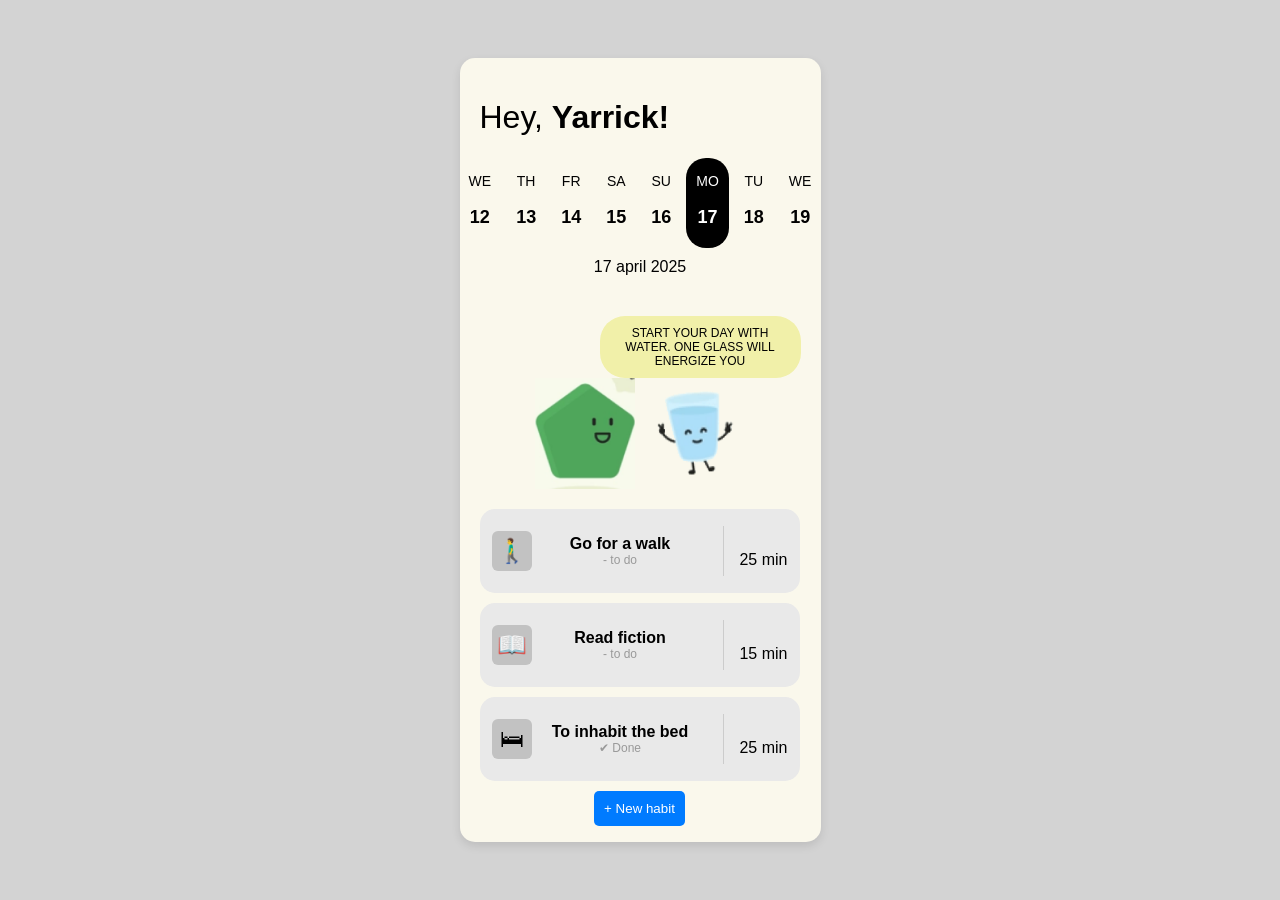
==== workSpace/habitTracker/index.html @ d4fe0d5a "change:date" ====
<!DOCTYPE html>
<html lang="nl">
  <head>
    <meta charset="UTF-8" />
    <meta name="viewport" content="width=device-width, initial-scale=1.0" />
    <title>Daily Tracker</title>
    <link rel="stylesheet" href="stylesheet.css" />
  </head>
  <body>
    <div class="container">
      <h1>Hey, <strong>Yarrick!</strong></h1>

      <div class="calendar-container">
        <div class="day">WE<br /><span>12</span></div>
        <div class="day">TH<br /><span>13</span></div>
        <div class="day">FR<br /><span>14</span></div>
        <div class="day">SA<br /><span>15</span></div>
        <div class="day">SU<br /><span>16</span></div>
        <div class="day selected">MO<br /><span>17</span></div>
        <div class="day">TU<br /><span>18</span></div>
        <div class="day">WE<br /><span>19</span></div>
      </div>
      <div class="date">17 april 2025</div>

      <div id="textbubble">
        START YOUR DAY WITH WATER. ONE GLASS WILL ENERGIZE YOU
      </div>

      <div class="picture-container">
        
        <img src="img/dd copy.png" />
        <img src="img/Pictue 1.png" />
      </div>

      <div class="habit-container">
        <div class="habit">
          <div class="habit-icon">🚶‍♂️</div>
          <div class="habit-info">
            <p class="habit-title">Go for a walk</p>
            <p class="habit-subtext">- to do</p>
          </div>
          <div class="habit-divider"></div>
          <div class="habit-time">
            <div class="habit-time-icon"> <img src="img/clock.png" alt=""></div>
            <p>25 min</p>
          </div>
        </div>
        <div class="habit">
          <div class="habit-icon">📖</div>
          <div class="habit-info">
            <p class="habit-title">Read fiction</p>
            <p class="habit-subtext">- to do</p>
          </div>
          <div class="habit-divider"></div>
          <div class="habit-time">
            <div class="habit-time-icon"> <img src="img/clock.png" alt=""></div>
            <p>15 min</p>
          </div>
        </div>
        <div class="habit-completed">
          <div class="habit-icon">🛏</div>
          <div class="habit-info">
            <p class="habit-title">To inhabit the bed</p>
            <p class="habit-subtext">✔ Done</p>
          </div>
          <div class="habit-divider"></div>
          <div class="habit-time">
            <div class="habit-time-icon"> <img src="img/clock.png" alt=""></div>
            <p>25 min</p>
          </div>
      </div>
      <div id="button-container">
        <button class="add-habit">+ New habit</button>
      </div>
    </div>
  </body>
</html>
---- workSpace/habitTracker/stylesheet.css ----
body {
  font-family: Arial, sans-serif;
  background: lightgray;
  display: flex;
  justify-content: center;
  align-items: center;
  height: 100vh;
  margin: 0;
  text-align: center;
}
h1 {
  text-align: left;
  font-weight: 100;
}
.container {
  background: #faf8ec;
  padding: 20px;
  box-shadow: 0 4px 10px rgba(0, 0, 0, 0.1);
  border-radius: 15px;
  width: 321px;
  height: 744px;
}
input {
  width: 70%;
  padding: 10px;
  border: 1px solid #ddd;
  border-radius: 5px;
  margin-bottom: 10px;
}

button {
  padding: 10px;
  background: #007bff;
  color: white;
  border: none;
  border-radius: 5px;
  cursor: pointer;
}
button:hover {
  background: #0c4922;
}
ul {
  list-style: none;
  padding: 0;
}
li {
  display: flex;
  align-items: center;
  justify-content: space-between;
  background: #f4f4f4;
  padding: 10px;
  margin: 5px 0;
  border-radius: 5px;
}
.delete-btn {
  background: pink;
  color: white;
  border: none;
  padding: 5px 10px;
  border-radius: 5px;
  cursor: pointer;
}
.calendar-container {
  display: flex;
  align-items: center;
  justify-content: center;
  gap: 5px;
  margin-bottom: 10px;
}
.calendar {
  display: flex;
  gap: 5px;
  overflow-x: auto;
  white-space: nowrap;
  padding: 5px;
  border-radius: 10px;
}
.day {
  background: #eeeeee00;
  padding: 15px 10px;
  border-radius: 20px;
  text-align: center;
  font-size: 14px;
  height: 60px;
  cursor: pointer;
}
.day.selected {
  background: black;
  color: white;
}
.day span {
  display: block;
  margin-top: 18px;
  font-size: 18px;
  font-weight: bold;
}
#textbubble {
  margin: 40px 0px 0px 120px;
  padding: 10px;
  font-size: 12px;
  border-radius: 25px;
  background-color: #f1f0a9;
}
.picture-container {
  display: flex;
  justify-content: center;
  gap: 10px;
}
.picture-container img {
  width: 100px;
  height: auto;
}
.habit-container {
  width: 320px;

  margin-top: 20px;
}

.habit {
  display: flex;
  height: 60px;
  align-items: center;
  background: rgb(233, 233, 233);
  border-radius: 15px;
  padding: 12px;
  margin-bottom: 10px;
}
.habit-divider {
  width: 1px;
  background: #ccc;
  height: 50px;
  margin: 0 15px;
}
.habit-completed {
  height: 60px;
  display: flex;
  align-items: center;
  background: rgb(233, 233, 233);
  border-radius: 15px;
  padding: 12px;
  margin-bottom: 10px;
}

.habit-icon {
  display: flex;
  align-items: center;
  justify-content: center;
  background-color: #c2c2c2;
  width: 40px;
  height: 40px;
  border-radius: 6px;
  font-size: 24px;
}
.habit-time img {
  height: 30px;
  margin-bottom: -15px;
  margin-top: 10px;
}

.habit-info {
  flex-grow: 1;
}

.habit-title {
  font-weight: bold;
  margin: 0;
}

.habit-subtext {
  font-size: 12px;
  color: #999;
  margin: 0;
}
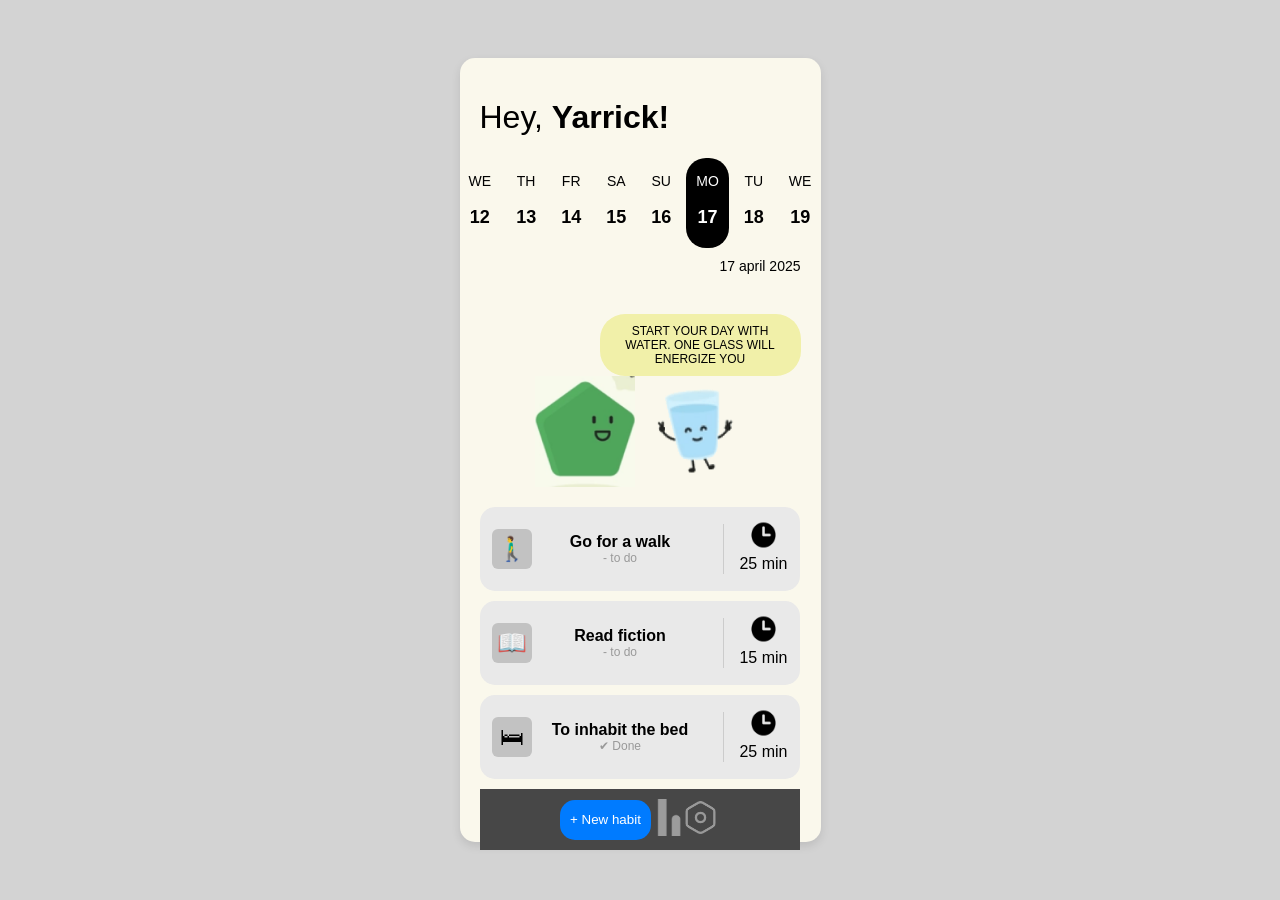
==== commit 5d4562bc: "added: new habit container + update imgs" ====
--- a/workSpace/habitTracker/index.html
+++ b/workSpace/habitTracker/index.html
@@ -41,7 +41,7 @@
           </div>
           <div class="habit-divider"></div>
           <div class="habit-time">
-            <div class="habit-time-icon"> <img src="img/clock.png" alt=""></div>
+            <div class="habit-time-icon"> <img src="img/clock-1.png" alt=""></div>
             <p>25 min</p>
           </div>
         </div>
@@ -53,7 +53,7 @@
           </div>
           <div class="habit-divider"></div>
           <div class="habit-time">
-            <div class="habit-time-icon"> <img src="img/clock.png" alt=""></div>
+            <div class="habit-time-icon"> <img src="img/clock-1.png" alt=""></div>
             <p>15 min</p>
           </div>
         </div>
@@ -65,12 +65,14 @@
           </div>
           <div class="habit-divider"></div>
           <div class="habit-time">
-            <div class="habit-time-icon"> <img src="img/clock.png" alt=""></div>
+            <div class="habit-time-icon"> <img src="img/clock-1.png" alt=""></div>
             <p>25 min</p>
           </div>
       </div>
-      <div id="button-container">
+      <div class="button-container">
         <button class="add-habit">+ New habit</button>
+        <div><img src="img/Pict9.png" alt=""></div>
+      <div><img src="img/Pict8.png" alt=""></div>
       </div>
     </div>
   </body>
--- a/workSpace/habitTracker/stylesheet.css
+++ b/workSpace/habitTracker/stylesheet.css
@@ -51,6 +51,10 @@
   padding: 10px;
   margin: 5px 0;
   border-radius: 5px;
+}
+.date {
+  font-size: 14px;
+  text-align: end;
 }
 .delete-btn {
   background: pink;
@@ -171,4 +175,18 @@
   color: #999;
   margin: 0;
 }
-
+.button-container {
+  display: flex;
+  flex-direction: row;
+  align-items: center;
+  justify-content: center;
+  background-color: rgb(71, 71, 71);
+  padding: 10px;
+}
+.button-container img {
+  height: 37px;
+}
+.add-habit {
+  height: 40px;
+  border-radius: 15px;
+}
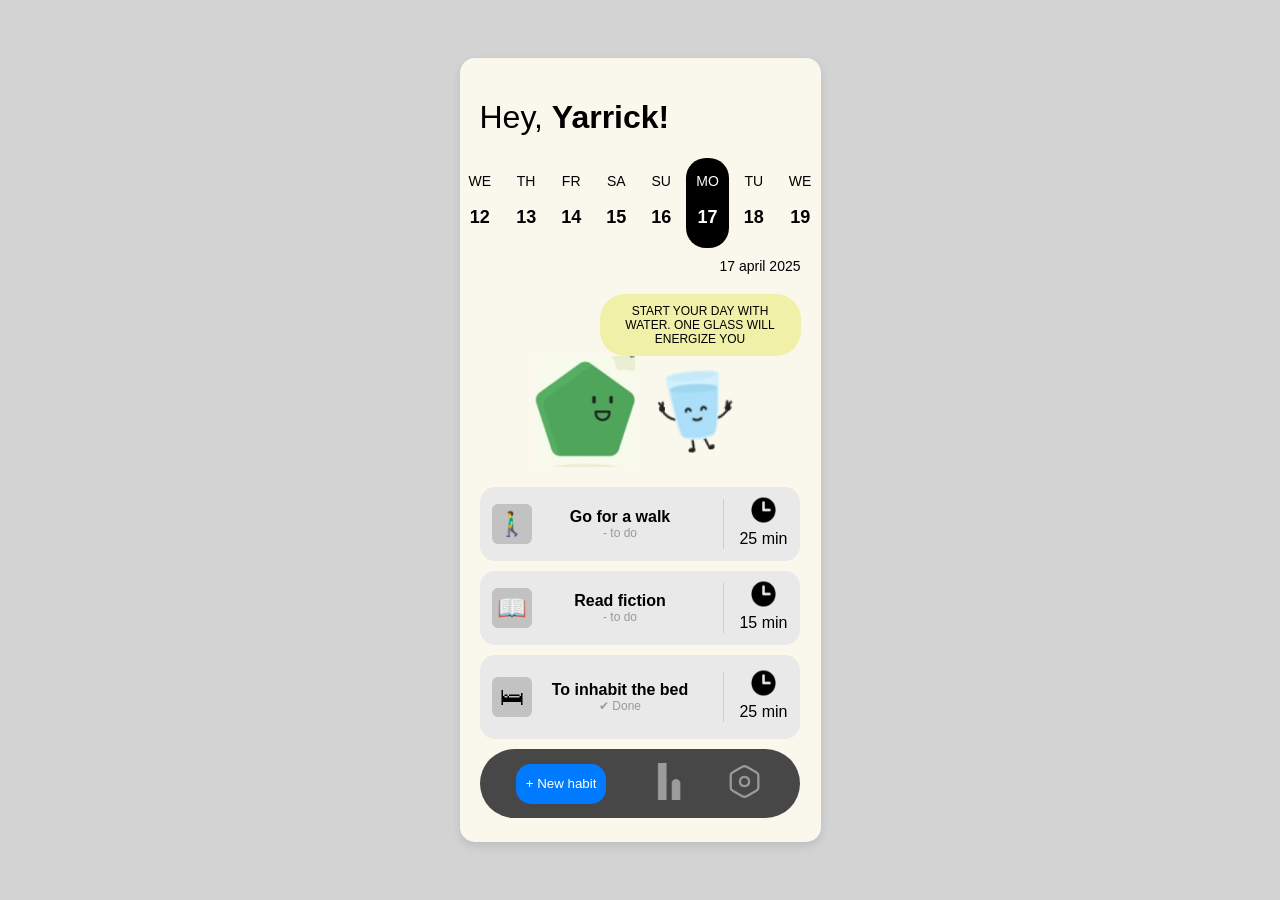
==== commit f8042919: "added:library" ====
--- a/workSpace/habitTracker/index.html
+++ b/workSpace/habitTracker/index.html
@@ -70,11 +70,14 @@
           </div>
       </div>
       <div class="button-container">
-        <button class="add-habit">+ New habit</button>
+        <button class="add-habit" onclick="addHabit()">+ New habit</button>
         <div><img src="img/Pict9.png" alt=""></div>
       <div><img src="img/Pict8.png" alt=""></div>
       </div>
+      
     </div>
+    <script src="script.js"></script>
+
   </body>
 </html>
 
--- a/workSpace/habitTracker/stylesheet.css
+++ b/workSpace/habitTracker/stylesheet.css
@@ -99,7 +99,7 @@
   font-weight: bold;
 }
 #textbubble {
-  margin: 40px 0px 0px 120px;
+  margin: 20px 0px 0px 120px;
   padding: 10px;
   font-size: 12px;
   border-radius: 25px;
@@ -116,13 +116,12 @@
 }
 .habit-container {
   width: 320px;
-
   margin-top: 20px;
 }
 
 .habit {
   display: flex;
-  height: 60px;
+  height: 50px;
   align-items: center;
   background: rgb(233, 233, 233);
   border-radius: 15px;
@@ -179,9 +178,10 @@
   display: flex;
   flex-direction: row;
   align-items: center;
-  justify-content: center;
   background-color: rgb(71, 71, 71);
-  padding: 10px;
+  padding: 14px;
+  border-radius: 35px;
+  justify-content: space-around;
 }
 .button-container img {
   height: 37px;
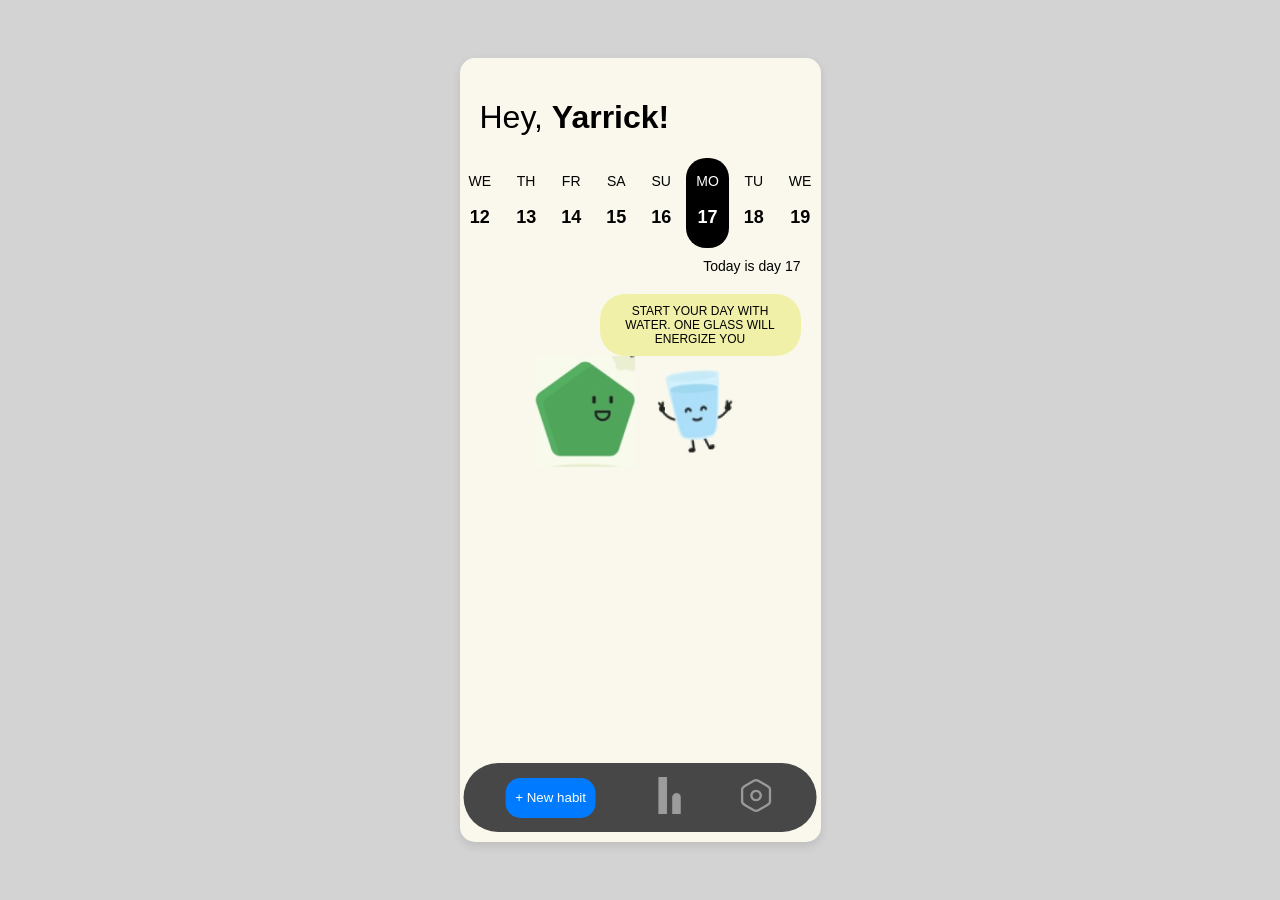
==== commit 44bbc67a: "added: javascript libr" ====
--- a/workSpace/habitTracker/index.html
+++ b/workSpace/habitTracker/index.html
@@ -11,73 +11,56 @@
       <h1>Hey, <strong>Yarrick!</strong></h1>
 
       <div class="calendar-container">
-        <div class="day">WE<br /><span>12</span></div>
-        <div class="day">TH<br /><span>13</span></div>
-        <div class="day">FR<br /><span>14</span></div>
-        <div class="day">SA<br /><span>15</span></div>
-        <div class="day">SU<br /><span>16</span></div>
-        <div class="day selected">MO<br /><span>17</span></div>
-        <div class="day">TU<br /><span>18</span></div>
-        <div class="day">WE<br /><span>19</span></div>
+        <div class="day" onclick="showDayData(12)">WE<br /><span>12</span></div>
+        <div class="day" onclick="showDayData(13)">TH<br /><span>13</span></div>
+        <div class="day" onclick="showDayData(14)">FR<br /><span>14</span></div>
+        <div class="day" onclick="showDayData(15)">SA<br /><span>15</span></div>
+        <div class="day" onclick="showDayData(16)">SU<br /><span>16</span></div>
+        <div class="day selected" onclick="showDayData(17)">
+          MO<br /><span>17</span>
+        </div>
+        <div class="day" onclick="showDayData(18)">TU<br /><span>18</span></div>
+        <div class="day" onclick="showDayData(19)">WE<br /><span>19</span></div>
       </div>
-      <div class="date">17 april 2025</div>
+      <div class="date" id="date"></div>
 
       <div id="textbubble">
         START YOUR DAY WITH WATER. ONE GLASS WILL ENERGIZE YOU
       </div>
 
       <div class="picture-container">
-        
         <img src="img/dd copy.png" />
         <img src="img/Pictue 1.png" />
       </div>
 
-      <div class="habit-container">
-        <div class="habit">
-          <div class="habit-icon">🚶‍♂️</div>
-          <div class="habit-info">
-            <p class="habit-title">Go for a walk</p>
-            <p class="habit-subtext">- to do</p>
-          </div>
-          <div class="habit-divider"></div>
-          <div class="habit-time">
-            <div class="habit-time-icon"> <img src="img/clock-1.png" alt=""></div>
-            <p>25 min</p>
-          </div>
-        </div>
-        <div class="habit">
-          <div class="habit-icon">📖</div>
-          <div class="habit-info">
-            <p class="habit-title">Read fiction</p>
-            <p class="habit-subtext">- to do</p>
-          </div>
-          <div class="habit-divider"></div>
-          <div class="habit-time">
-            <div class="habit-time-icon"> <img src="img/clock-1.png" alt=""></div>
-            <p>15 min</p>
-          </div>
-        </div>
-        <div class="habit-completed">
-          <div class="habit-icon">🛏</div>
-          <div class="habit-info">
-            <p class="habit-title">To inhabit the bed</p>
-            <p class="habit-subtext">✔ Done</p>
-          </div>
-          <div class="habit-divider"></div>
-          <div class="habit-time">
-            <div class="habit-time-icon"> <img src="img/clock-1.png" alt=""></div>
-            <p>25 min</p>
-          </div>
+      <div class="habit-container" id="habit-container">
+        <!-- habits will be displayed here -->
       </div>
+
       <div class="button-container">
         <button class="add-habit" onclick="addHabit()">+ New habit</button>
-        <div><img src="img/Pict9.png" alt=""></div>
-      <div><img src="img/Pict8.png" alt=""></div>
+        <div><img src="img/Pict9.png" alt="" /></div>
+        <div><img src="img/Pict8.png" alt="" /></div>
       </div>
-      
+      <div class="overlay" id="overlay">
+        <div class="overlay-content">
+          <h2>Add New Habit</h2>
+          <input type="text" id="habit-name" placeholder="Habit name" />
+          <input
+            type="number"
+            id="habit-time"
+            placeholder="Habit time (minutes)"
+          />
+          <select id="habit-activity">
+            <option value="walking">Walking</option>
+            <option value="reading">Reading</option>
+            <option value="sleeping">Sleeping</option>
+          </select>
+          <button class="save-habit" onclick="saveHabit()">Save</button>
+          <button class="cancel-habit" onclick="cancelHabit()">Cancel</button>
+        </div>
+      </div>
     </div>
     <script src="script.js"></script>
-
   </body>
 </html>
-
--- a/workSpace/habitTracker/stylesheet.css
+++ b/workSpace/habitTracker/stylesheet.css
@@ -12,7 +12,10 @@
   text-align: left;
   font-weight: 100;
 }
+
 .container {
+  position: relative;
+  overflow: hidden;
   background: #faf8ec;
   padding: 20px;
   box-shadow: 0 4px 10px rgba(0, 0, 0, 0.1);
@@ -117,6 +120,24 @@
 .habit-container {
   width: 320px;
   margin-top: 20px;
+
+  max-height: 500px;
+  overflow-y: auto;
+  padding-bottom: 70px;
+}
+
+.button-container {
+  position: absolute;
+  bottom: 10px;
+  left: 50%;
+  transform: translateX(-50%);
+  width: 90%;
+  background-color: rgb(71, 71, 71);
+  padding: 14px;
+  border-radius: 35px;
+  display: flex;
+  justify-content: space-around;
+  align-items: center;
 }
 
 .habit {
@@ -190,3 +211,63 @@
   height: 40px;
   border-radius: 15px;
 }
+/* ... existing styles ... */
+
+.overlay {
+  position: absolute;
+  top: 0;
+  left: 0;
+  width: 100%;
+  height: 100%;
+  background-color: rgba(0, 0, 0, 0.5);
+  display: none;
+}
+
+.overlay-content {
+  position: absolute;
+  top: 50%;
+  left: 50%;
+  transform: translate(-50%, -50%);
+  background-color: #fff;
+  padding: 20px;
+  border-radius: 10px;
+  box-shadow: 0 0 10px rgba(0, 0, 0, 0.2);
+  width: 90%;
+  max-width: 280px;
+}
+
+.save-habit,
+.cancel-habit {
+  padding: 10px;
+  background-color: #007bff;
+  color: #fff;
+  border: none;
+  border-radius: 5px;
+  cursor: pointer;
+}
+
+.save-habit:hover,
+.cancel-habit:hover {
+  background-color: #0c4922;
+}
+
+.container {
+  position: relative;
+}
+
+.habit-container {
+  width: 320px;
+  margin-top: 20px;
+  display: flex;
+  flex-direction: column;
+}
+
+.habit {
+  display: flex;
+  height: 50px;
+  align-items: center;
+  background: rgb(233, 233, 233);
+  border-radius: 15px;
+  padding: 12px;
+  margin-bottom: 10px;
+}
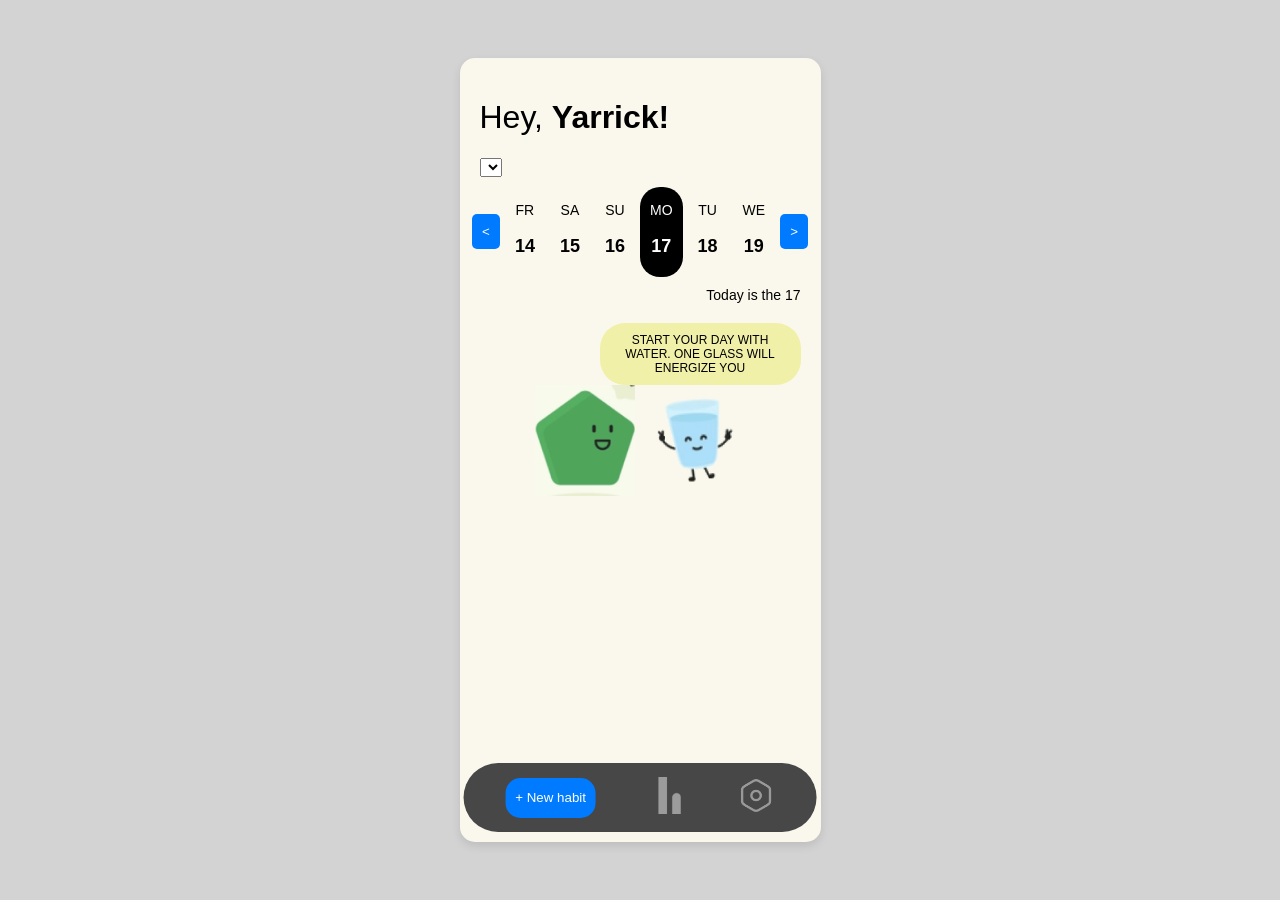
==== commit c8cc1874: "added: month picker and arrows" ====
--- a/workSpace/habitTracker/index.html
+++ b/workSpace/habitTracker/index.html
@@ -9,10 +9,12 @@
   <body>
     <div class="container">
       <h1>Hey, <strong>Yarrick!</strong></h1>
+      <div class="month-picker">
+        <select id="monthSelect" onchange="setMonth()"></select>
+      </div>
+      <div class="calendar-container">
+        <button id="prevDay"><</button>
 
-      <div class="calendar-container">
-        <div class="day" onclick="showDayData(12)">WE<br /><span>12</span></div>
-        <div class="day" onclick="showDayData(13)">TH<br /><span>13</span></div>
         <div class="day" onclick="showDayData(14)">FR<br /><span>14</span></div>
         <div class="day" onclick="showDayData(15)">SA<br /><span>15</span></div>
         <div class="day" onclick="showDayData(16)">SU<br /><span>16</span></div>
@@ -21,6 +23,7 @@
         </div>
         <div class="day" onclick="showDayData(18)">TU<br /><span>18</span></div>
         <div class="day" onclick="showDayData(19)">WE<br /><span>19</span></div>
+        <button id="nextDay">></button>
       </div>
       <div class="date" id="date"></div>
 
--- a/workSpace/habitTracker/stylesheet.css
+++ b/workSpace/habitTracker/stylesheet.css
@@ -22,6 +22,10 @@
   border-radius: 15px;
   width: 321px;
   height: 744px;
+}
+.month-picker {
+  margin-bottom: 10px;
+  text-align: left;
 }
 input {
   width: 70%;
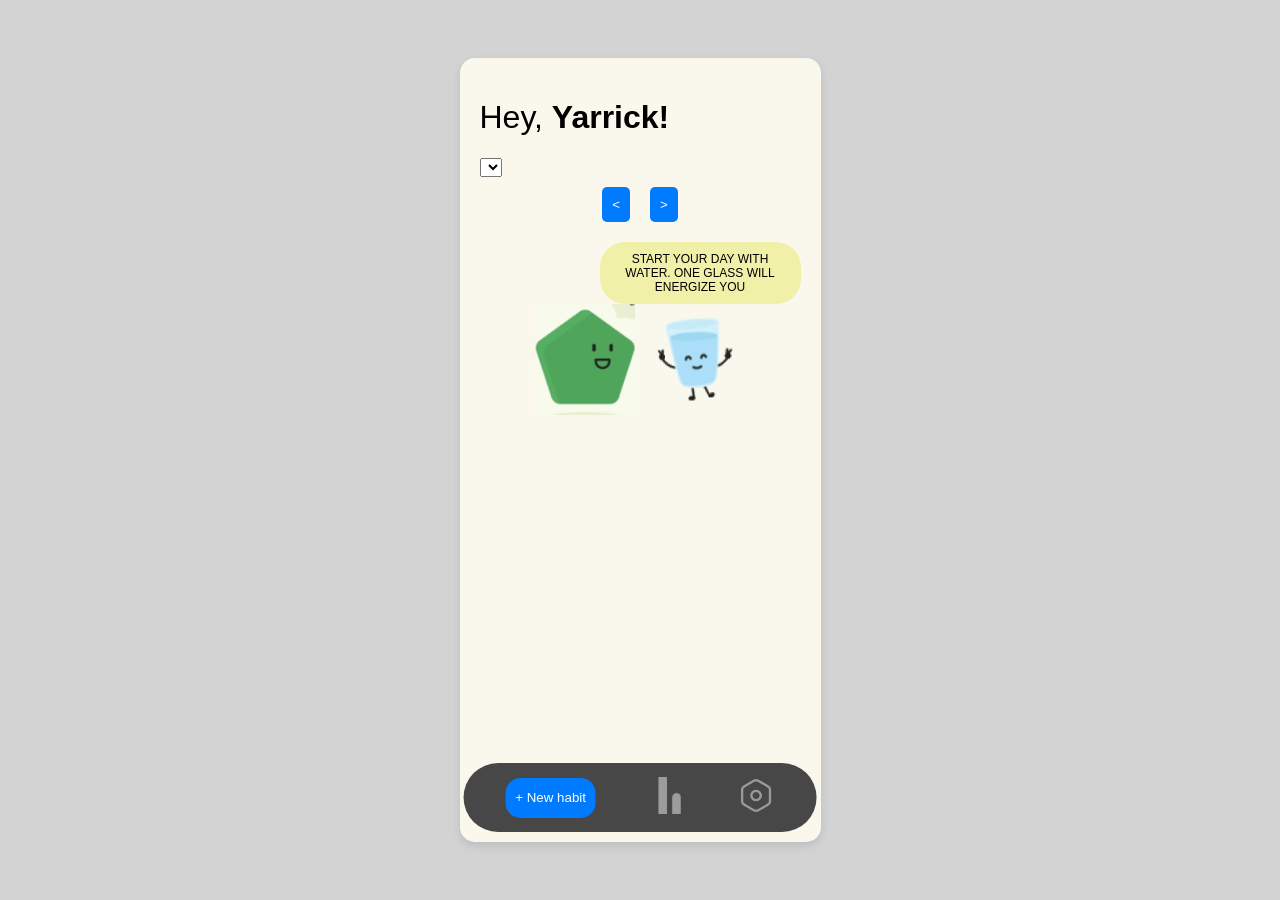
==== commit cf2fab72: "added: calendar" ====
--- a/workSpace/habitTracker/index.html
+++ b/workSpace/habitTracker/index.html
@@ -10,19 +10,11 @@
     <div class="container">
       <h1>Hey, <strong>Yarrick!</strong></h1>
       <div class="month-picker">
-        <select id="monthSelect" onchange="setMonth()"></select>
+        <select id="monthSelect"></select>
       </div>
       <div class="calendar-container">
         <button id="prevDay"><</button>
-
-        <div class="day" onclick="showDayData(14)">FR<br /><span>14</span></div>
-        <div class="day" onclick="showDayData(15)">SA<br /><span>15</span></div>
-        <div class="day" onclick="showDayData(16)">SU<br /><span>16</span></div>
-        <div class="day selected" onclick="showDayData(17)">
-          MO<br /><span>17</span>
-        </div>
-        <div class="day" onclick="showDayData(18)">TU<br /><span>18</span></div>
-        <div class="day" onclick="showDayData(19)">WE<br /><span>19</span></div>
+        <div id="calendar" class="calendar"></div>
         <button id="nextDay">></button>
       </div>
       <div class="date" id="date"></div>
@@ -36,9 +28,7 @@
         <img src="img/Pictue 1.png" />
       </div>
 
-      <div class="habit-container" id="habit-container">
-        <!-- habits will be displayed here -->
-      </div>
+      <div class="habit-container" id="habit-container"></div>
 
       <div class="button-container">
         <button class="add-habit" onclick="addHabit()">+ New habit</button>
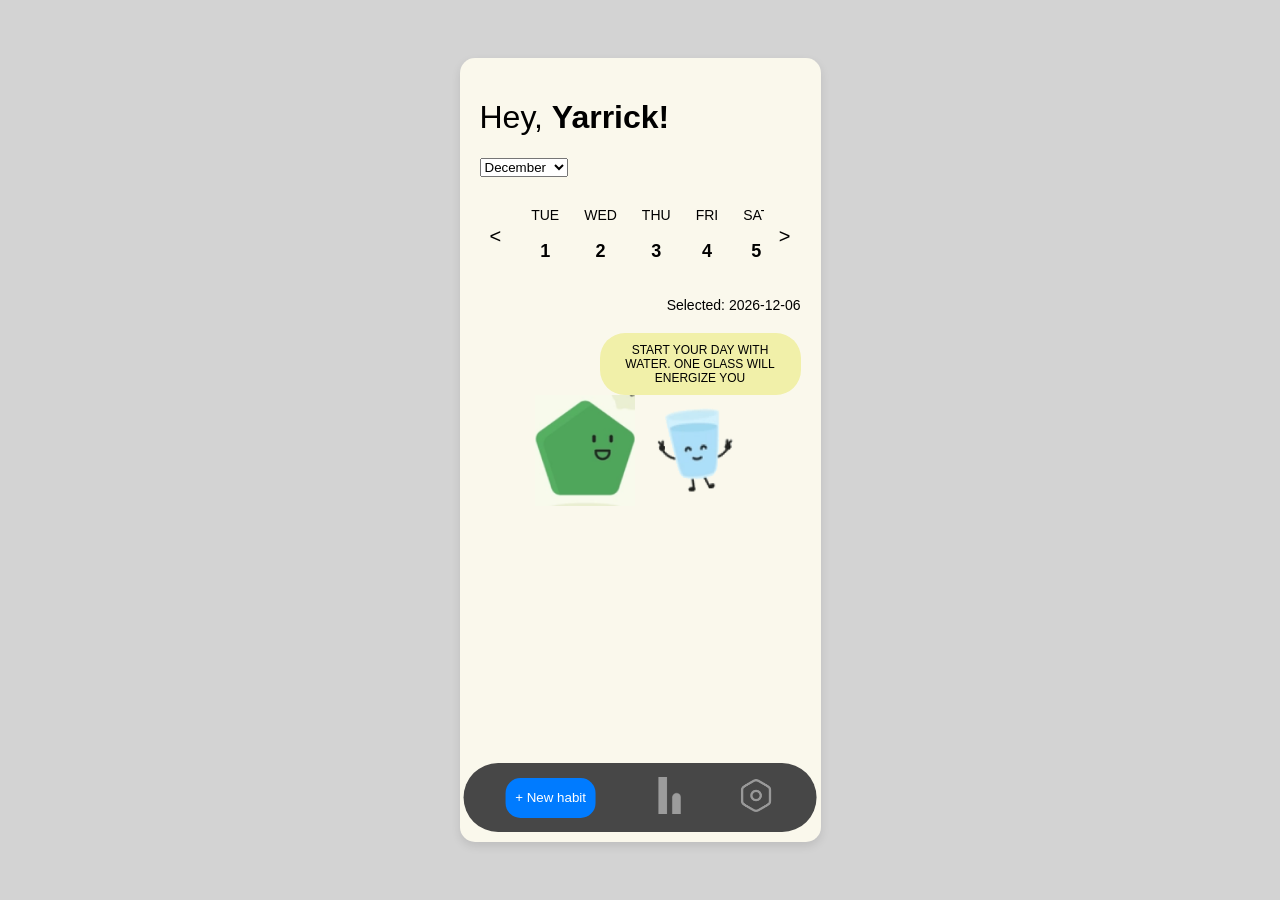
==== commit 3da97a3e: "added: styling prevday nextday" ====
--- a/workSpace/habitTracker/index.html
+++ b/workSpace/habitTracker/index.html
@@ -12,6 +12,7 @@
       <div class="month-picker">
         <select id="monthSelect"></select>
       </div>
+
       <div class="calendar-container">
         <button id="prevDay"><</button>
         <div id="calendar" class="calendar"></div>
--- a/workSpace/habitTracker/stylesheet.css
+++ b/workSpace/habitTracker/stylesheet.css
@@ -11,6 +11,14 @@
 h1 {
   text-align: left;
   font-weight: 100;
+}
+#prevDay,
+#nextDay {
+  background: transparent;
+  color: black;
+  font-size: 20px;
+  border: none;
+  cursor: pointer;
 }
 
 .container {
@@ -85,6 +93,7 @@
   white-space: nowrap;
   padding: 5px;
   border-radius: 10px;
+  width: 260px;
 }
 .day {
   background: #eeeeee00;
@@ -275,3 +284,20 @@
   padding: 12px;
   margin-bottom: 10px;
 }
+
+.calendar {
+  display: flex;
+  gap: 5px;
+  overflow-x: auto;
+  white-space: nowrap;
+  padding: 5px;
+  border-radius: 10px;
+  width: 260px;
+
+  scrollbar-width: none;
+  -ms-overflow-style: none;
+  user-select: none;
+}
+.calendar::-webkit-scrollbar {
+  display: none;
+}
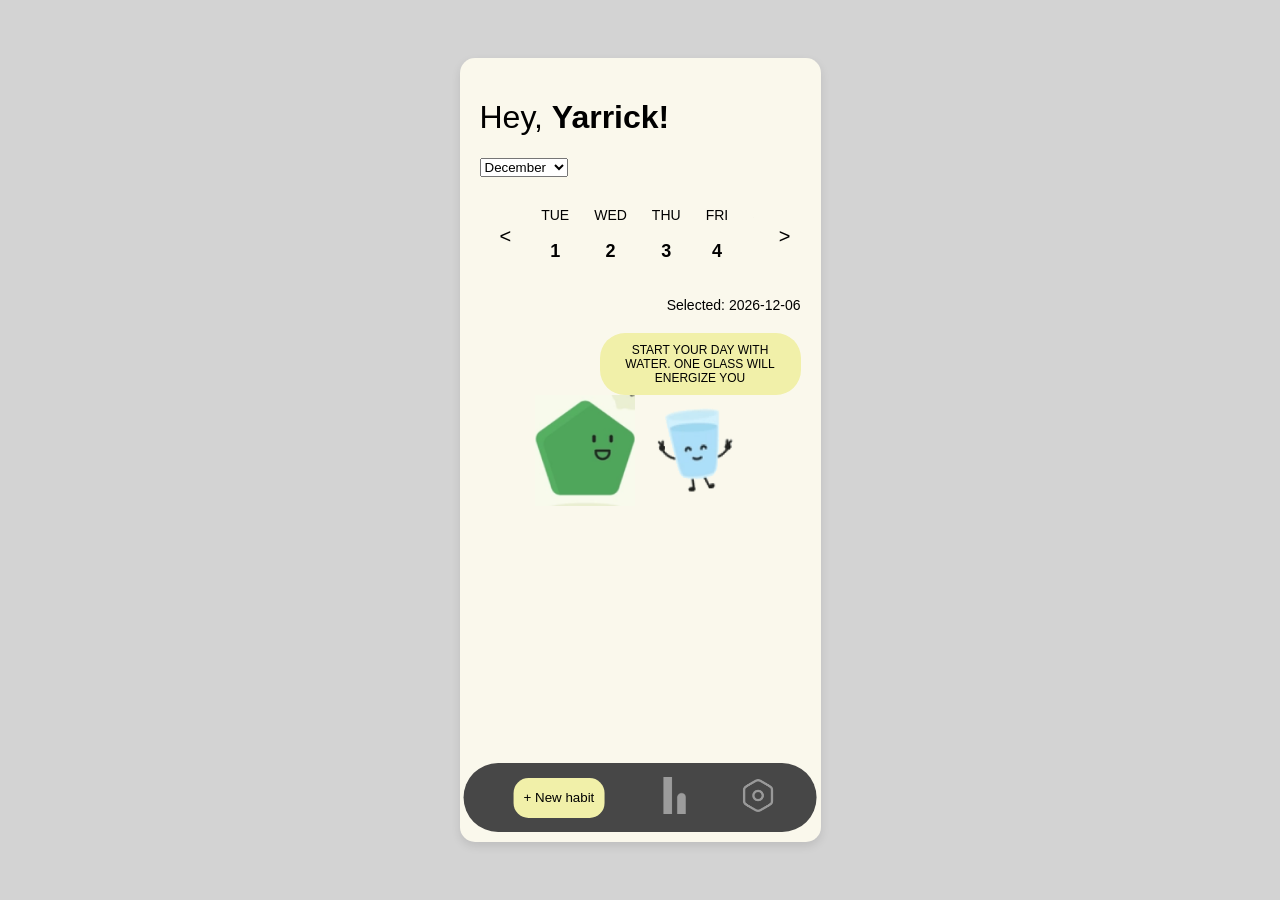
==== commit 3a244433: "fix: deleteHabit + activity case" ====
--- a/workSpace/habitTracker/index.html
+++ b/workSpace/habitTracker/index.html
@@ -49,6 +49,7 @@
             <option value="walking">Walking</option>
             <option value="reading">Reading</option>
             <option value="sleeping">Sleeping</option>
+            <option value="other">other</option>
           </select>
           <button class="save-habit" onclick="saveHabit()">Save</button>
           <button class="cancel-habit" onclick="cancelHabit()">Cancel</button>
--- a/workSpace/habitTracker/stylesheet.css
+++ b/workSpace/habitTracker/stylesheet.css
@@ -45,14 +45,15 @@
 
 button {
   padding: 10px;
-  background: #007bff;
-  color: white;
+  background: #f1f0a9;
+  color: black;
   border: none;
-  border-radius: 5px;
-  cursor: pointer;
+  border-radius: 15px;
+  cursor: pointer;
+  margin-left: 10px;
 }
 button:hover {
-  background: #0c4922;
+  background: #e1e088;
 }
 ul {
   list-style: none;
@@ -224,7 +225,6 @@
   height: 40px;
   border-radius: 15px;
 }
-/* ... existing styles ... */
 
 .overlay {
   position: absolute;
@@ -252,8 +252,8 @@
 .save-habit,
 .cancel-habit {
   padding: 10px;
-  background-color: #007bff;
-  color: #fff;
+  background-color: #e1e088;
+  color: #000000;
   border: none;
   border-radius: 5px;
   cursor: pointer;
@@ -261,7 +261,7 @@
 
 .save-habit:hover,
 .cancel-habit:hover {
-  background-color: #0c4922;
+  background-color: #f3f195;
 }
 
 .container {
